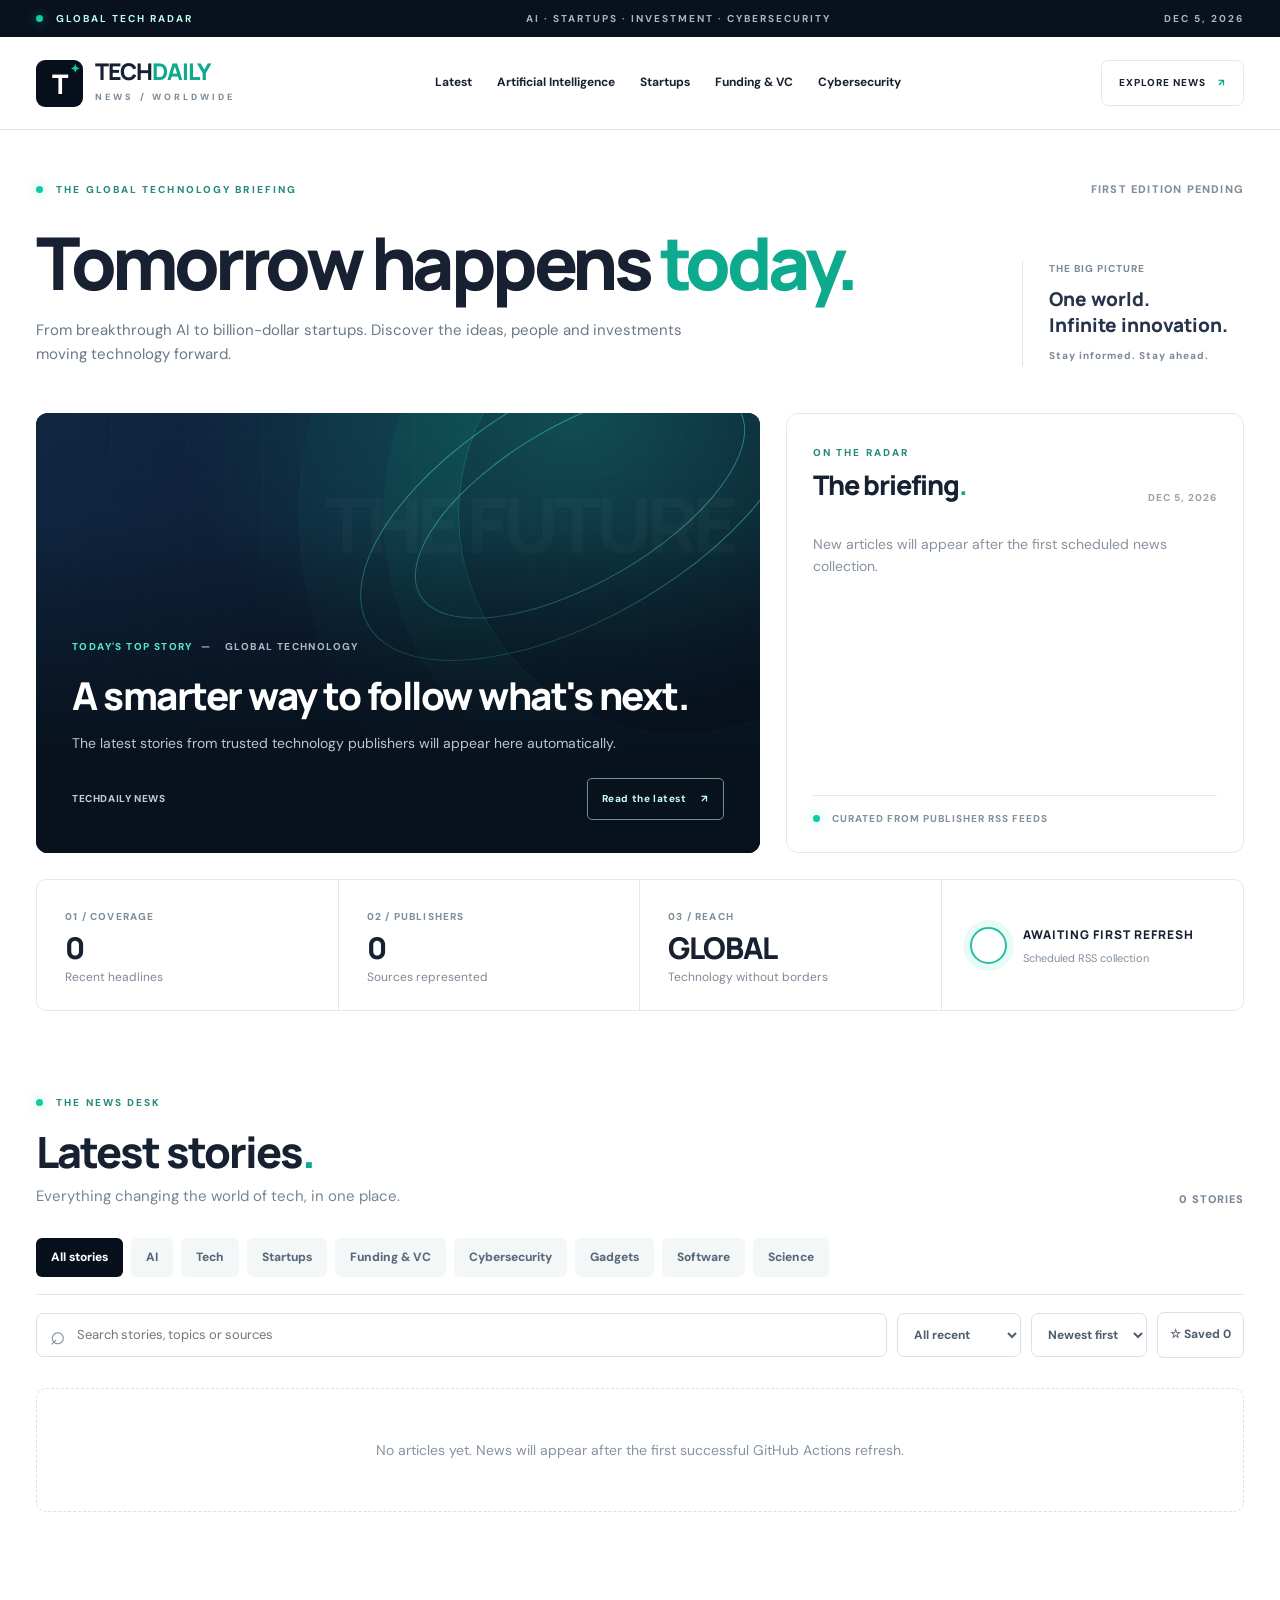
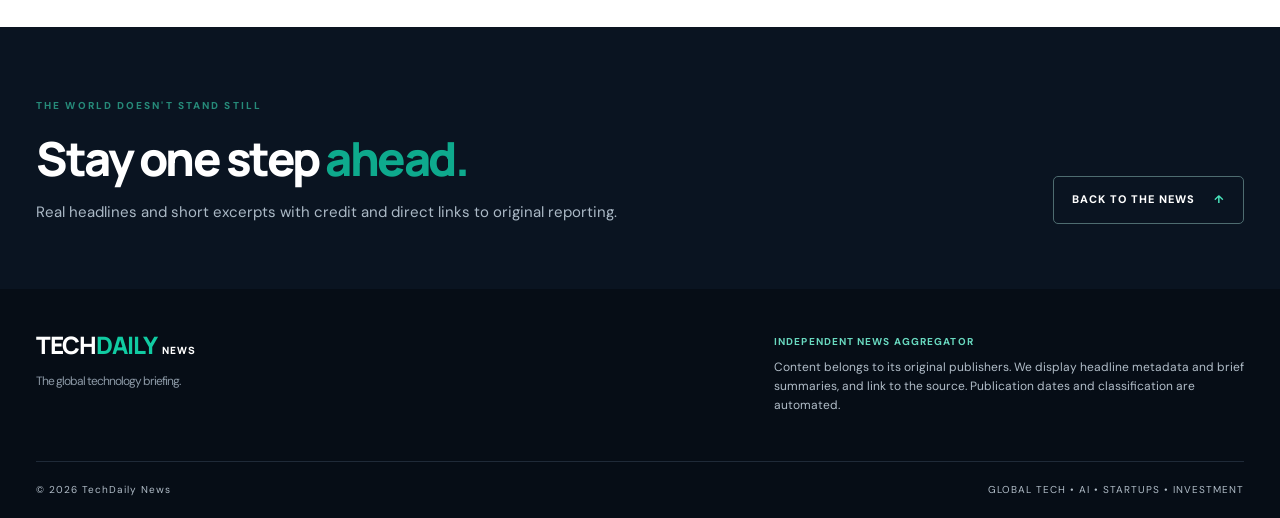
==== index.html @ 47abfe25 "Launch TechDaily News site with automated global RSS updates" ====
<!doctype html>
<html lang="en">
<head>
<meta charset="utf-8"><meta name="viewport" content="width=device-width,initial-scale=1">
<meta name="theme-color" content="#080e19">
<meta name="description" content="TechDaily News covers global technology, artificial intelligence, startups, venture capital, cybersecurity, gadgets and software.">
<meta property="og:type" content="website"><meta property="og:title" content="TechDaily News — Global Technology, Every Day">
<meta property="og:description" content="Stay ahead with the world's latest technology, AI, startup and investment headlines.">
<link rel="canonical" href="https://techdailynews.pages.dev/">
<link rel="icon" type="image/svg+xml" href="/favicon.svg">
<link rel="stylesheet" href="/styles.css">
<script src="/app.js" defer></script>
<title>TechDaily News — Global Tech, AI & Startup News</title>
</head>
<body>
<div class="signal-bar"><div class="wrap signal-inside"><span class="signal-pill"><i></i> GLOBAL TECH RADAR</span><span>AI · STARTUPS · INVESTMENT · CYBERSECURITY</span><span id="top-date">THE DAILY BRIEFING</span></div></div>
<header class="header"><div class="wrap header-inside">
<a class="logo" href="/" aria-label="TechDaily News home"><span class="logo-symbol">T<span>✦</span></span><span class="logo-words"><b>TECH<span>DAILY</span></b><small>NEWS / WORLDWIDE</small></span></a>
<nav class="desktop-nav" aria-label="Site navigation">
<a href="#latest" data-jump="All">Latest</a><a href="#latest" data-jump="AI">Artificial Intelligence</a><a href="#latest" data-jump="Startups">Startups</a><a href="#latest" data-jump="Funding">Funding & VC</a><a href="#latest" data-jump="Cybersecurity">Cybersecurity</a>
</nav>
<a class="nav-edition" href="#latest">EXPLORE NEWS <span>↗</span></a>
</div></header>
<main>
<section class="intro wrap"><div class="intro-top"><span class="eyebrow"><i></i> THE GLOBAL TECHNOLOGY BRIEFING</span><span class="edition" id="edition">LATEST EDITION</span></div>
<div class="intro-row"><div><h1>Tomorrow happens <em>today.</em></h1><p>From breakthrough AI to billion-dollar startups. Discover the ideas, people and investments moving technology forward.</p></div><div class="intro-note"><span>THE BIG PICTURE</span><strong>One world.<br>Infinite innovation.</strong><small>Stay informed. Stay ahead.</small></div></div></section>
<section class="feature wrap" aria-label="Top stories">
<article class="lead-story"><div class="visual-mesh" aria-hidden="true"><span class="orbit orbit-a"></span><span class="orbit orbit-b"></span><span class="visual-word">THE FUTURE</span></div><div class="lead-body"><span class="label-green">TODAY'S TOP STORY <span>—</span> <span id="lead-category">GLOBAL TECHNOLOGY</span></span><h2 id="lead-title">A smarter way to follow what's next.</h2><p id="lead-description">The latest stories from trusted technology publishers will appear here automatically.</p><div class="lead-bottom"><span id="lead-source">TECHDAILY NEWS</span><span id="lead-time"></span><a id="lead-link" href="#latest">Read the latest <span>↗</span></a></div></div></article>
<aside class="radar"><div class="section-heading"><div><span class="eyebrow">ON THE RADAR</span><h2>The briefing<span>.</span></h2></div><span id="radar-date">WORLDWIDE</span></div><div id="radar-list" class="radar-list"><p class="muted">Collecting global headlines…</p></div><div class="radar-footer"><span class="green-dot"></span> CURATED FROM PUBLISHER RSS FEEDS</div></aside>
</section>
<section class="stats wrap"><div class="stat"><span>01 / COVERAGE</span><strong id="stat-articles">—</strong><small>Recent headlines</small></div><div class="stat"><span>02 / PUBLISHERS</span><strong id="stat-sources">—</strong><small>Sources represented</small></div><div class="stat"><span>03 / REACH</span><strong>GLOBAL</strong><small>Technology without borders</small></div><div class="stat status"><div class="pulse"></div><div><b id="status-label">GETTING READY</b><small id="status-time">Awaiting first news refresh</small></div></div></section>
<section class="news wrap" id="latest">
<div class="news-heading"><div><span class="eyebrow"><i></i> THE NEWS DESK</span><h2>Latest stories<span>.</span></h2><p>Everything changing the world of tech, in one place.</p></div><div class="result-count" id="result-count">— STORIES</div></div>
<div class="filter-panel"><div class="tabs" id="tabs" role="group" aria-label="Categories"></div><div class="search-row"><label class="search"><span aria-hidden="true">⌕</span><input type="search" id="search" placeholder="Search stories, topics or sources" aria-label="Search tech news"></label><select id="period" aria-label="Date range"><option value="all">All recent</option><option value="24h">Last 24 hours</option><option value="7d">Last 7 days</option></select><select id="sort" aria-label="Sort headlines"><option value="new">Newest first</option><option value="old">Oldest first</option></select><button id="saved-filter" class="saved-filter" aria-pressed="false">☆ Saved <span id="saved-number">0</span></button></div></div>
<div id="news-grid" class="news-grid" aria-live="polite"><p class="loading">Loading the newsroom…</p></div><div class="more-area"><button id="load-more" hidden>LOAD MORE STORIES <span>↗</span></button></div>
</section>
<section class="closing"><div class="wrap closing-inner"><div><span class="eyebrow">THE WORLD DOESN'T STAND STILL</span><h2>Stay one step <em>ahead.</em></h2><p>Real headlines and short excerpts with credit and direct links to original reporting.</p></div><a href="#latest">BACK TO THE NEWS <span>↑</span></a></div></section>
</main>
<footer><div class="wrap footer-main"><div class="footer-brand">TECH<span>DAILY</span><small>NEWS</small><p>The global technology briefing.</p></div><div class="footer-disclaimer"><b>INDEPENDENT NEWS AGGREGATOR</b><p>Content belongs to its original publishers. We display headline metadata and brief summaries, and link to the source. Publication dates and classification are automated.</p></div></div><div class="wrap footer-bottom"><span>© <span id="year">2026</span> TechDaily News</span><span>GLOBAL TECH • AI • STARTUPS • INVESTMENT</span></div></footer>
</body></html>
---- styles.css ----
@import url('https://fonts.googleapis.com/css2?family=DM+Sans:wght@400;500;600;700;800&family=Manrope:wght@400;500;600;700;800&display=swap');
:root{--dark:#080f1c;--dark2:#101c2d;--ink:#172132;--muted:#667586;--soft:#f4f7f8;--line:#e4e8ed;--green:#11cba2;--green2:#0eaa8d;--radius:12px}
*{box-sizing:border-box}html{scroll-behavior:smooth}body{margin:0;background:#fff;color:var(--ink);font:15px/1.6 'DM Sans',Arial,sans-serif}a{color:inherit;text-decoration:none}button,input,select{font:inherit}button{cursor:pointer}button:focus-visible,a:focus-visible,input:focus-visible,select:focus-visible{outline:3px solid #38d8b5;outline-offset:3px}.wrap{width:min(1300px,calc(100% - 72px));margin:auto}
.signal-bar{background:#09111e;color:#aab5c5;font-size:10px;font-weight:700;letter-spacing:2px}.signal-inside{display:flex;justify-content:space-between;align-items:center;min-height:37px;gap:14px}.signal-pill{color:#bffdec}.signal-pill i,.eyebrow i,.green-dot{display:inline-block;height:7px;width:7px;border-radius:50%;background:var(--green);margin-right:9px;box-shadow:0 0 12px #0be0b480}
.header{background:#fff;border-bottom:1px solid var(--line)}.header-inside{height:92px;display:flex;align-items:center;justify-content:space-between;gap:24px}.logo{display:flex;gap:12px;align-items:center;flex-shrink:0}.logo-symbol{background:var(--dark);color:#fff;border-radius:9px;width:47px;height:47px;display:grid;place-items:center;font:800 27px Manrope;position:relative}.logo-symbol span{position:absolute;font-size:12px;color:var(--green);right:3px;top:0}.logo-words b{display:block;font:800 23px/1 Manrope;letter-spacing:-1px}.logo-words b span{color:var(--green2)}.logo-words small{font-size:9px;font-weight:800;letter-spacing:3.1px;color:#7c8b98}.desktop-nav{display:flex;align-items:center;gap:25px}.desktop-nav a{font-weight:700;font-size:12px;white-space:nowrap}.desktop-nav a:hover{color:#079d83}.nav-edition{font-size:10px;letter-spacing:1px;font-weight:800;border:1px solid var(--line);border-radius:7px;padding:14px 17px;white-space:nowrap}.nav-edition span{color:var(--green2);margin-left:9px}
.intro{padding:51px 0 47px}.intro-top{display:flex;align-items:center;justify-content:space-between;gap:15px}.eyebrow{font-size:10px;letter-spacing:2.1px;font-weight:800;color:#268a79}.edition{font-size:11px;font-weight:800;letter-spacing:1.2px;color:#818d98}.intro-row{display:flex;justify-content:space-between;align-items:end;gap:40px}.intro-row h1{font:800 clamp(42px,5.7vw,83px)/1.13 Manrope;letter-spacing:-4.5px;margin:22px 0 15px;max-width:930px}.intro-row h1 em,.closing h2 em{font-style:normal;color:var(--green2)}.intro-row p{font-size:15px;color:#6b7887;margin:0;max-width:650px}.intro-note{border-left:1px solid #dce4e8;padding:0 0 2px 26px;min-width:222px}.intro-note span,.intro-note small{display:block;color:#7e8a97;font-size:10px;letter-spacing:1px;font-weight:800}.intro-note strong{display:block;font:800 19px/1.4 Manrope;margin:9px 0;color:#263349}
.feature{display:grid;grid-template-columns:minmax(0,1.58fr) minmax(340px,1fr);gap:26px}.lead-story{min-height:440px;background:#0c1726;color:#fff;border-radius:12px;overflow:hidden;position:relative;display:flex;align-items:end}.visual-mesh{position:absolute;inset:0;background:radial-gradient(ellipse at 75% 0,#157e7480,transparent 52%),repeating-linear-gradient(90deg,transparent 0,transparent 37px,#ffffff08 38px),repeating-linear-gradient(0deg,transparent 0,transparent 37px,#ffffff08 38px),linear-gradient(135deg,#102742,#080f20)}.visual-mesh:before{content:'';position:absolute;width:440px;height:440px;border-radius:50%;border:1px solid #26cdb045;right:-140px;top:-120px;box-shadow:0 0 0 75px #15cda50d,0 0 0 160px #1bcbab09}.orbit{position:absolute;border:1px solid #53f5d36b;border-radius:50%;transform:rotate(-30deg)}.orbit-a{height:230px;width:490px;right:-65px;top:-25px}.orbit-b{height:160px;width:370px;right:-5px;top:10px}.visual-word{position:absolute;top:73px;right:27px;font:800 clamp(45px,6vw,95px)/1 Manrope;color:#ffffff07;letter-spacing:-5px;white-space:nowrap}.lead-story:after{content:'';position:absolute;inset:25% 0 0;background:linear-gradient(transparent,#07111bea 70%);pointer-events:none}.lead-body{padding:33px 36px;position:relative;z-index:1;width:100%}.label-green{color:#54eac9;font-size:10px;letter-spacing:1.4px;font-weight:800}.label-green span{color:#abb8c5;margin:0 5px}.lead-body h2{font:800 clamp(26px,3vw,43px)/1.18 Manrope;max-width:650px;letter-spacing:-1.5px;margin:16px 0 12px}.lead-body p{color:#bac7d1;font-size:14px;max-width:620px;line-height:1.75;margin:0 0 23px}.lead-bottom{display:flex;align-items:center;gap:17px;color:#bfccd4;font-size:10px;font-weight:800;letter-spacing:.6px}.lead-bottom a{margin-left:auto;border:1px solid #719388;padding:12px 14px;border-radius:5px;color:#c7ffec;white-space:nowrap}.lead-bottom a span{margin-left:12px}
.radar{border:1px solid var(--line);border-radius:12px;padding:25px 26px;display:flex;flex-direction:column;min-height:440px}.section-heading{display:flex;align-items:end;justify-content:space-between;gap:15px;padding-bottom:13px}.section-heading h2{font:800 27px Manrope;letter-spacing:-1px;margin:3px 0}.section-heading h2 span,.news-heading h2 span{color:var(--green2)}.section-heading>span{font-size:10px;letter-spacing:1px;color:#98a3ac;font-weight:800}.radar-list{flex:1}.radar-item{display:block;padding:15px 0;border-top:1px solid #e9edf0}.radar-item small{font-size:10px;letter-spacing:1px;font-weight:800;color:#159d85}.radar-item b{display:block;margin:5px 0;font:800 14px/1.45 Manrope}.radar-item span{font-size:11px;color:#8a97a1}.radar-item:hover b{color:#119b82}.radar-footer{padding-top:15px;border-top:1px solid var(--line);font-size:10px;letter-spacing:1px;font-weight:800;color:#82919c}
.stats{display:grid;grid-template-columns:repeat(4,1fr);border:1px solid var(--line);margin-top:26px;border-radius:10px;overflow:hidden}.stat{padding:23px 28px;border-right:1px solid var(--line);min-width:0}.stat:last-child{border:0}.stat>span{font-size:10px;letter-spacing:1.2px;color:#7f8e99;font-weight:800}.stat>strong{display:block;font:800 30px Manrope;letter-spacing:-1px}.stat>small{display:block;font-size:12px;color:#7e8996}.status{display:flex;align-items:center;gap:16px}.status b{font:800 12px Manrope;letter-spacing:1px}.status small{display:block;font-size:11px;color:#82909e;margin-top:4px}.pulse{width:37px;height:37px;border:2px solid #25bfa1;border-radius:50%;box-shadow:0 0 0 7px #1cd8ab19;flex-shrink:0}
.news{padding-top:78px;padding-bottom:85px}.news-heading{display:flex;align-items:end;justify-content:space-between}.news-heading h2{font:800 43px Manrope;letter-spacing:-2px;margin:9px 0 3px}.news-heading p{margin:0;color:#778595}.result-count{font-size:11px;letter-spacing:1px;font-weight:800;color:#778595}.filter-panel{margin:30px 0}.tabs{display:flex;flex-wrap:wrap;gap:8px;padding-bottom:17px;border-bottom:1px solid var(--line)}.tabs button{background:#f4f7f8;border:1px solid transparent;border-radius:6px;color:#576879;padding:9px 14px;font-size:12px;font-weight:800}.tabs button.active{background:var(--dark);color:#fff}.search-row{display:flex;align-items:center;gap:10px;margin-top:17px}.search{border:1px solid #dae2e8;display:flex;align-items:center;padding:0 13px;border-radius:7px;flex:1;min-width:170px}.search span{font-size:26px;line-height:1;color:#7b8a98}.search input{min-width:0;border:0;background:transparent;padding:11px;outline:0;flex:1;color:#152435;font-size:13px}.search-row select,.saved-filter{border:1px solid #dae2e8;background:#fff;border-radius:7px;padding:12px;font-size:12px;color:#4f5d6e;font-weight:700}.saved-filter.active{background:#e7fbf5;color:#008c74;border-color:#8fe4cf}
.news-grid{display:grid;grid-template-columns:repeat(3,minmax(0,1fr));gap:21px}.story{border:1px solid #e3e9ed;border-radius:10px;overflow:hidden;display:flex;flex-direction:column;min-width:0;background:#fff;transition:transform .2s,border .2s}.story:hover{transform:translateY(-3px);border-color:#a9dacf}.story-art{height:160px;position:relative;background:radial-gradient(circle at 85% 16%,#12d7ac70,transparent 37%),repeating-linear-gradient(90deg,#ffffff09 0 1px,transparent 1px 30px),linear-gradient(125deg,#0a1628,#1b3547);overflow:hidden}.story-art:after{content:'';position:absolute;width:155px;height:155px;right:-20px;top:-31px;border:1px solid #74ffe85e;border-radius:50%;box-shadow:0 0 0 35px #43f7ca0d,0 0 0 78px #43f7ca08}.story-art.has-image{background:#172336}.story-art img{width:100%;height:100%;object-fit:cover;display:block}.story-art .art-title{position:absolute;bottom:15px;left:18px;font:800 23px Manrope;letter-spacing:-1px;color:#ffffff9c;z-index:1}.story-art.has-image .art-title{display:none}.story-art .art-category{position:absolute;z-index:2;top:14px;left:15px;padding:5px 9px;border-radius:4px;font-size:10px;letter-spacing:.8px;font-weight:800;background:#e0fff3;color:#007761}.story-body{padding:20px;display:flex;flex-direction:column;flex:1}.story-meta{color:#778696;font-size:11px;font-weight:700}.story-title{font:800 18px/1.4 Manrope;letter-spacing:-.45px;margin:9px 0 10px}.story-title a:hover{color:#0ca384}.story-description{color:#738092;font-size:13px;line-height:1.68;margin:0 0 23px;flex:1}.story-bottom{display:flex;justify-content:space-between;align-items:center;gap:12px;border-top:1px solid #e9edef;padding-top:13px;font-size:11px;font-weight:800;color:#1c927e}.story-bottom a{white-space:nowrap}.story-bottom button{border:0;background:#f1f5f5;color:#87949e;border-radius:5px;font-size:18px;height:29px;min-width:33px}.story-bottom button.active{color:#039979;background:#e0faf4}.muted,.loading,.empty{color:#8793a0;font-size:14px}.empty{grid-column:1/-1;text-align:center;padding:50px 10px;border:1px dashed #d8e2e7;border-radius:10px}.more-area{text-align:center;margin-top:30px}.more-area button{border:1px solid #cfddd8;background:#fff;border-radius:5px;color:#0f806e;font-size:12px;letter-spacing:1px;font-weight:800;padding:14px 22px}.more-area button span{margin-left:11px}
.closing{background:#0a1421;color:#fff}.closing-inner{padding:65px 0;display:flex;align-items:end;justify-content:space-between;gap:24px}.closing h2{font:800 47px Manrope;letter-spacing:-2.5px;margin:10px 0}.closing p{color:#abb9c6;margin:0}.closing a{border:1px solid #4e6c70;padding:14px 18px;border-radius:5px;font-size:11px;letter-spacing:1px;font-weight:800;white-space:nowrap}.closing a span{margin-left:15px;color:#49e6bd}
footer{background:#060d16;color:#b1bdc8}.footer-main{display:flex;justify-content:space-between;gap:40px;padding:39px 0;border-bottom:1px solid #1f2a38}.footer-brand{font:800 24px Manrope;letter-spacing:-1px;color:#fff}.footer-brand span{color:var(--green)}.footer-brand small{font-size:10px;letter-spacing:1px;margin-left:5px}.footer-brand p{font:400 12px 'DM Sans';color:#8c99a6}.footer-disclaimer{max-width:470px}.footer-disclaimer b{font-size:10px;letter-spacing:1.1px;color:#69d9c0}.footer-disclaimer p{font-size:12px;margin:6px 0}.footer-bottom{display:flex;justify-content:space-between;gap:20px;padding:20px 0;font-size:10px;letter-spacing:1px}
@media(max-width:1100px){.desktop-nav{gap:12px}.desktop-nav a{font-size:11px}.feature{grid-template-columns:1.2fr 1fr}.intro-note{display:none}.news-grid{grid-template-columns:repeat(2,minmax(0,1fr))}}
@media(max-width:800px){.wrap{width:min(100% - 36px,700px)}.desktop-nav,.nav-edition{display:none}.header-inside{height:76px}.signal-inside span:nth-child(2){display:none}.intro{padding:35px 0}.intro-row h1{letter-spacing:-2.6px}.feature{grid-template-columns:1fr}.lead-story{min-height:390px}.radar{min-height:unset}.stats{grid-template-columns:1fr 1fr}.stat:nth-child(2){border-right:0}.stat:nth-child(1),.stat:nth-child(2){border-bottom:1px solid var(--line)}.news{padding-top:55px}.search-row{flex-wrap:wrap}.search{flex-basis:100%}.search-row select,.saved-filter{flex:1}.news-heading h2{font-size:35px}}
@media(max-width:570px){.wrap{width:calc(100% - 30px)}.signal-bar{font-size:9px;letter-spacing:.7px}.signal-inside{min-height:32px}.signal-inside span:last-child{display:none}.logo-symbol{width:40px;height:40px}.logo-words b{font-size:20px}.intro-row h1{font-size:45px;letter-spacing:-2.9px;margin-top:15px}.intro-row p{font-size:13px}.edition{font-size:9px}.lead-story{min-height:405px}.lead-body{padding:24px}.lead-body h2{font-size:27px}.lead-bottom{flex-wrap:wrap;gap:9px}.lead-bottom a{margin-left:0}.radar{padding:21px}.stat{padding:18px}.stat>strong{font-size:25px}.news-grid{grid-template-columns:1fr}.news-heading h2{font-size:32px}.news-heading p{font-size:12px}.result-count{font-size:9px}.tabs{overflow-x:auto;flex-wrap:nowrap;padding-bottom:15px}.tabs button{white-space:nowrap;padding:8px 11px;font-size:11px}.search-row select,.saved-filter{font-size:11px;padding:10px 7px}.closing-inner{display:block;padding:48px 0}.closing h2{font-size:35px}.closing a{display:inline-block;margin-top:25px}.footer-main{display:block}.footer-disclaimer{margin-top:25px}.footer-bottom{font-size:9px;flex-wrap:wrap}}
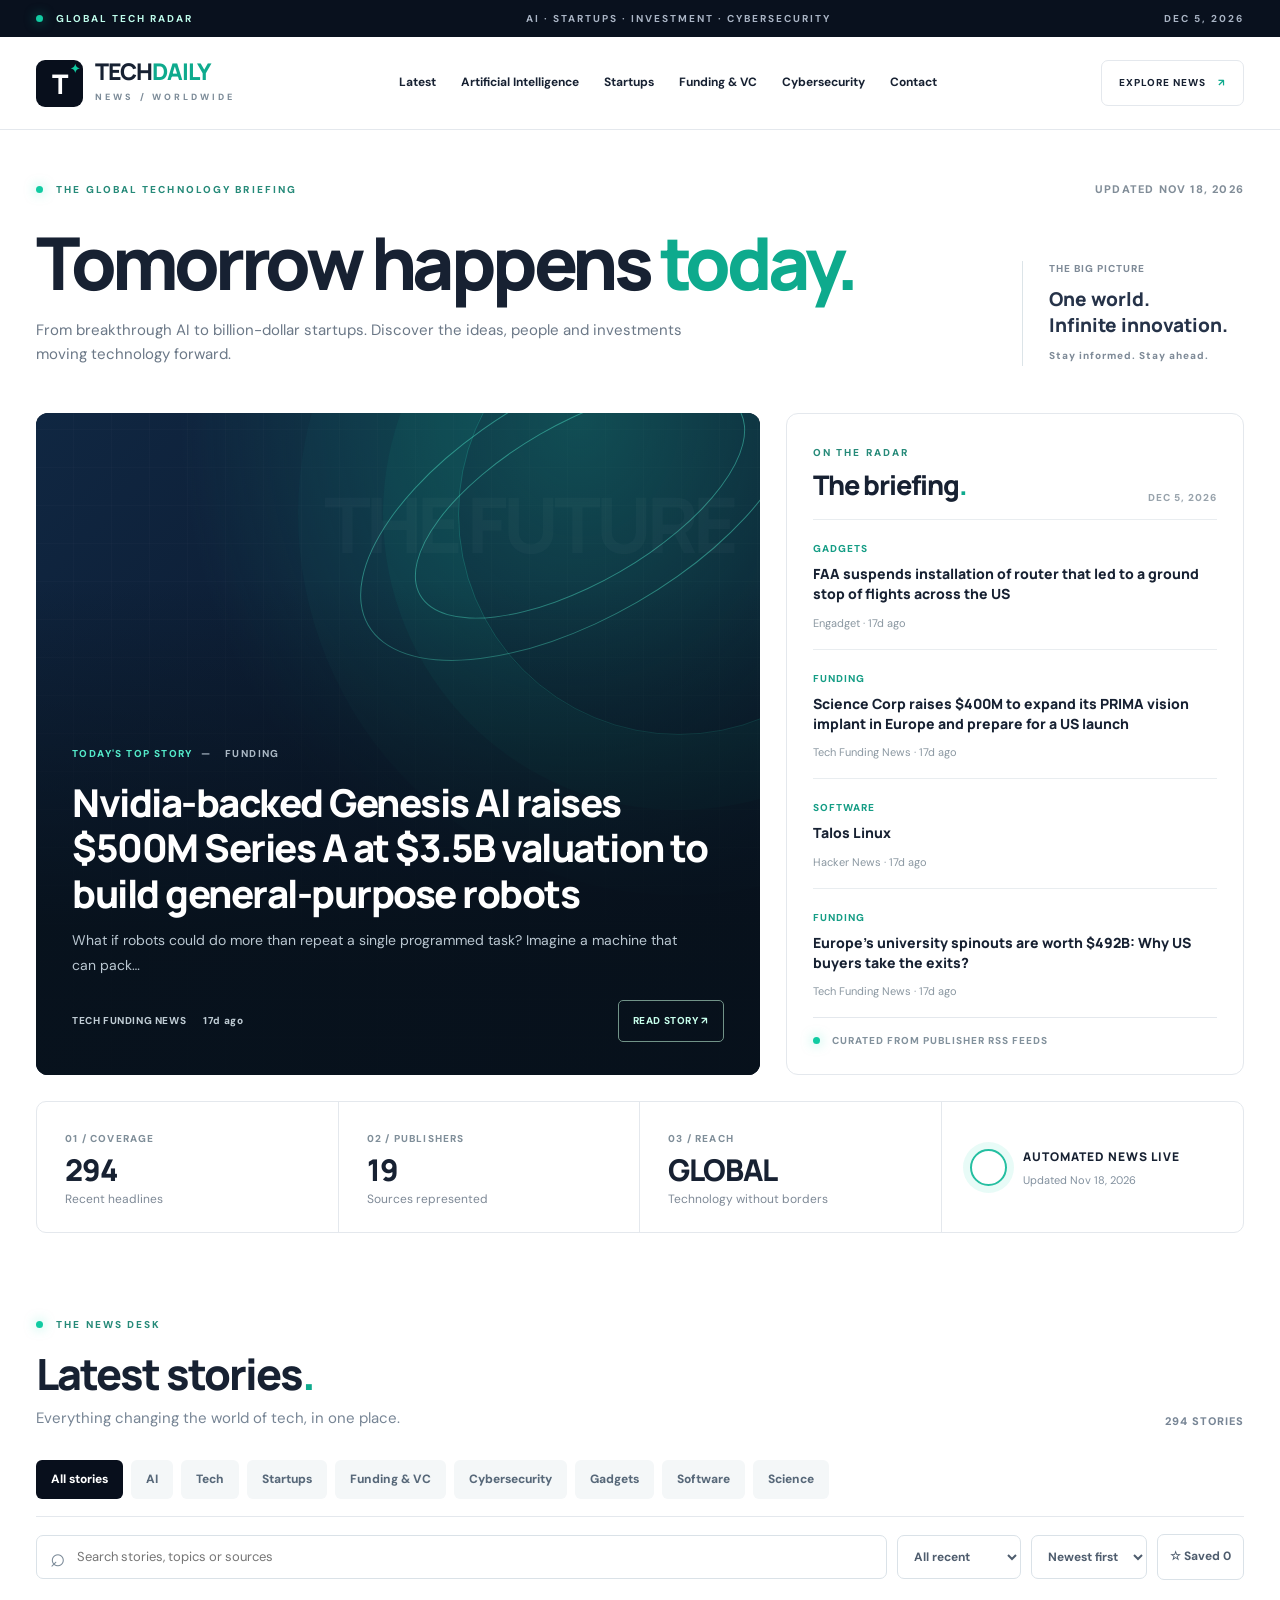
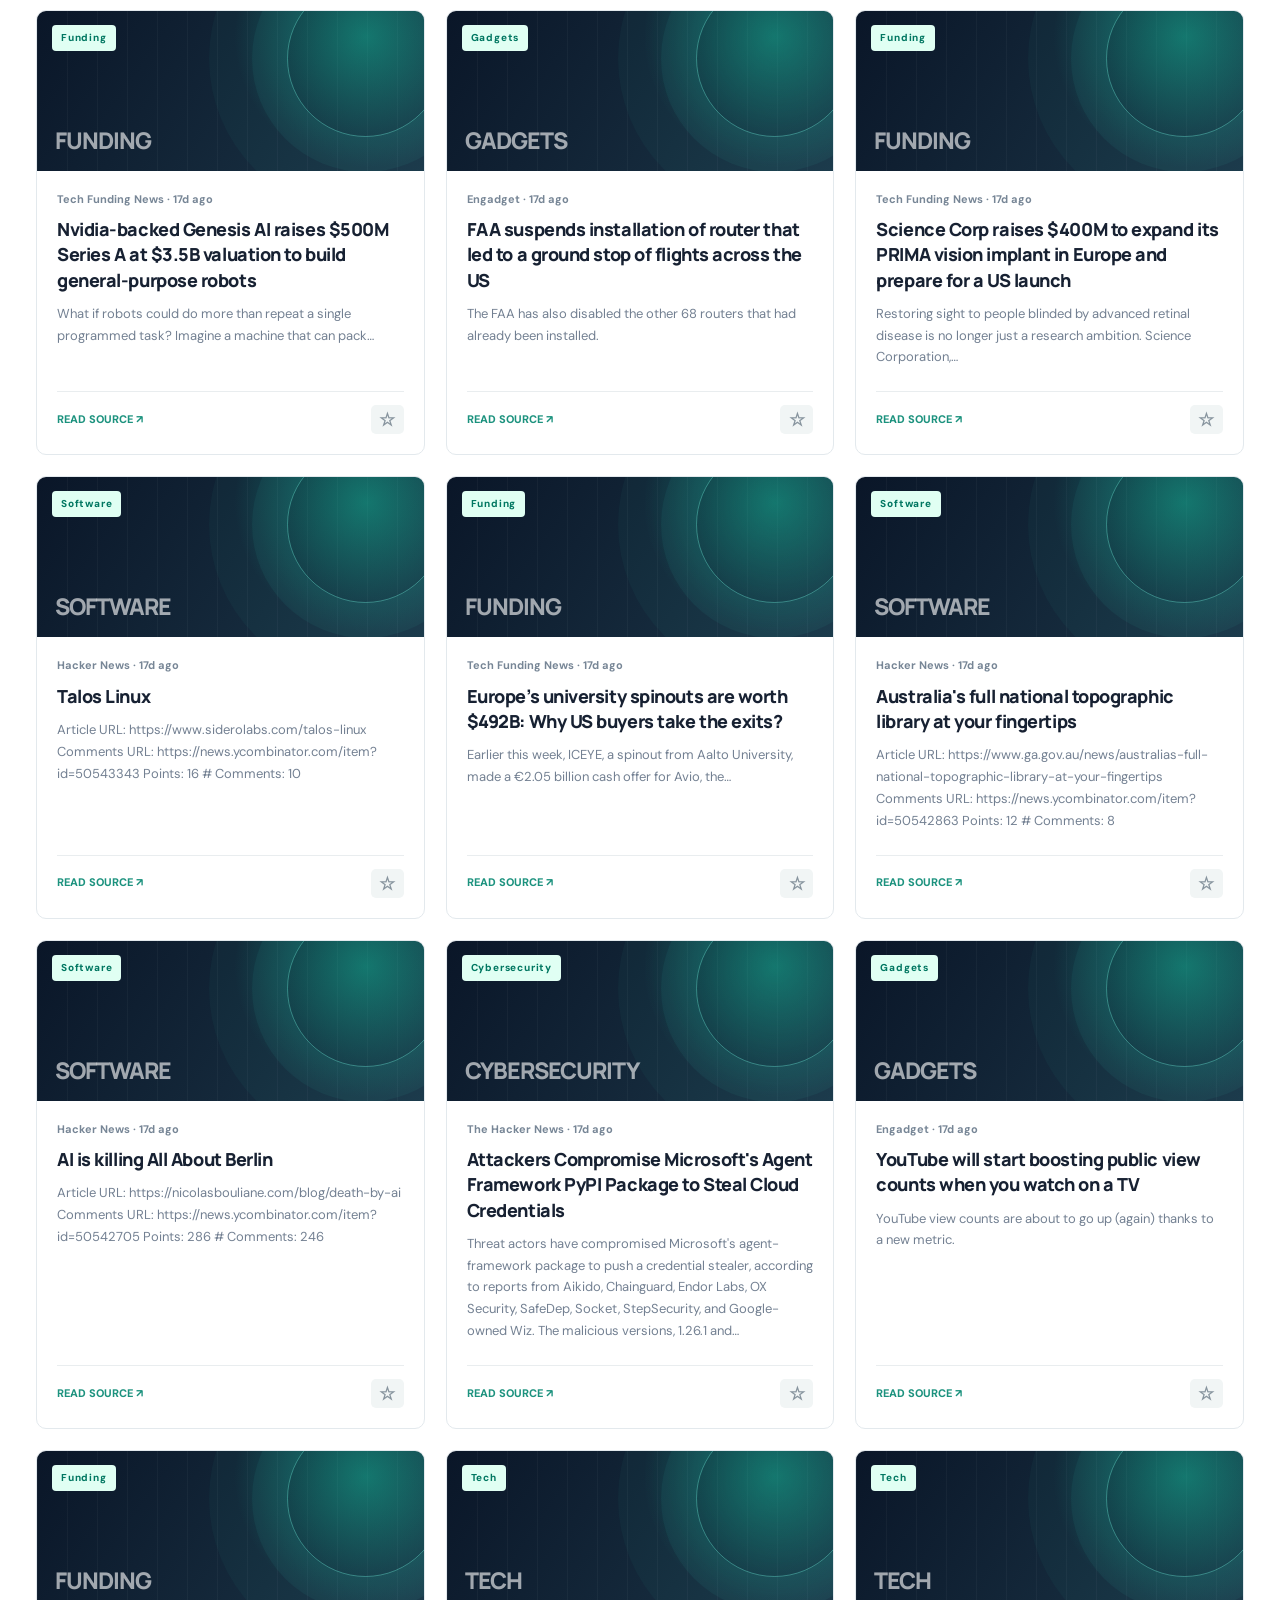
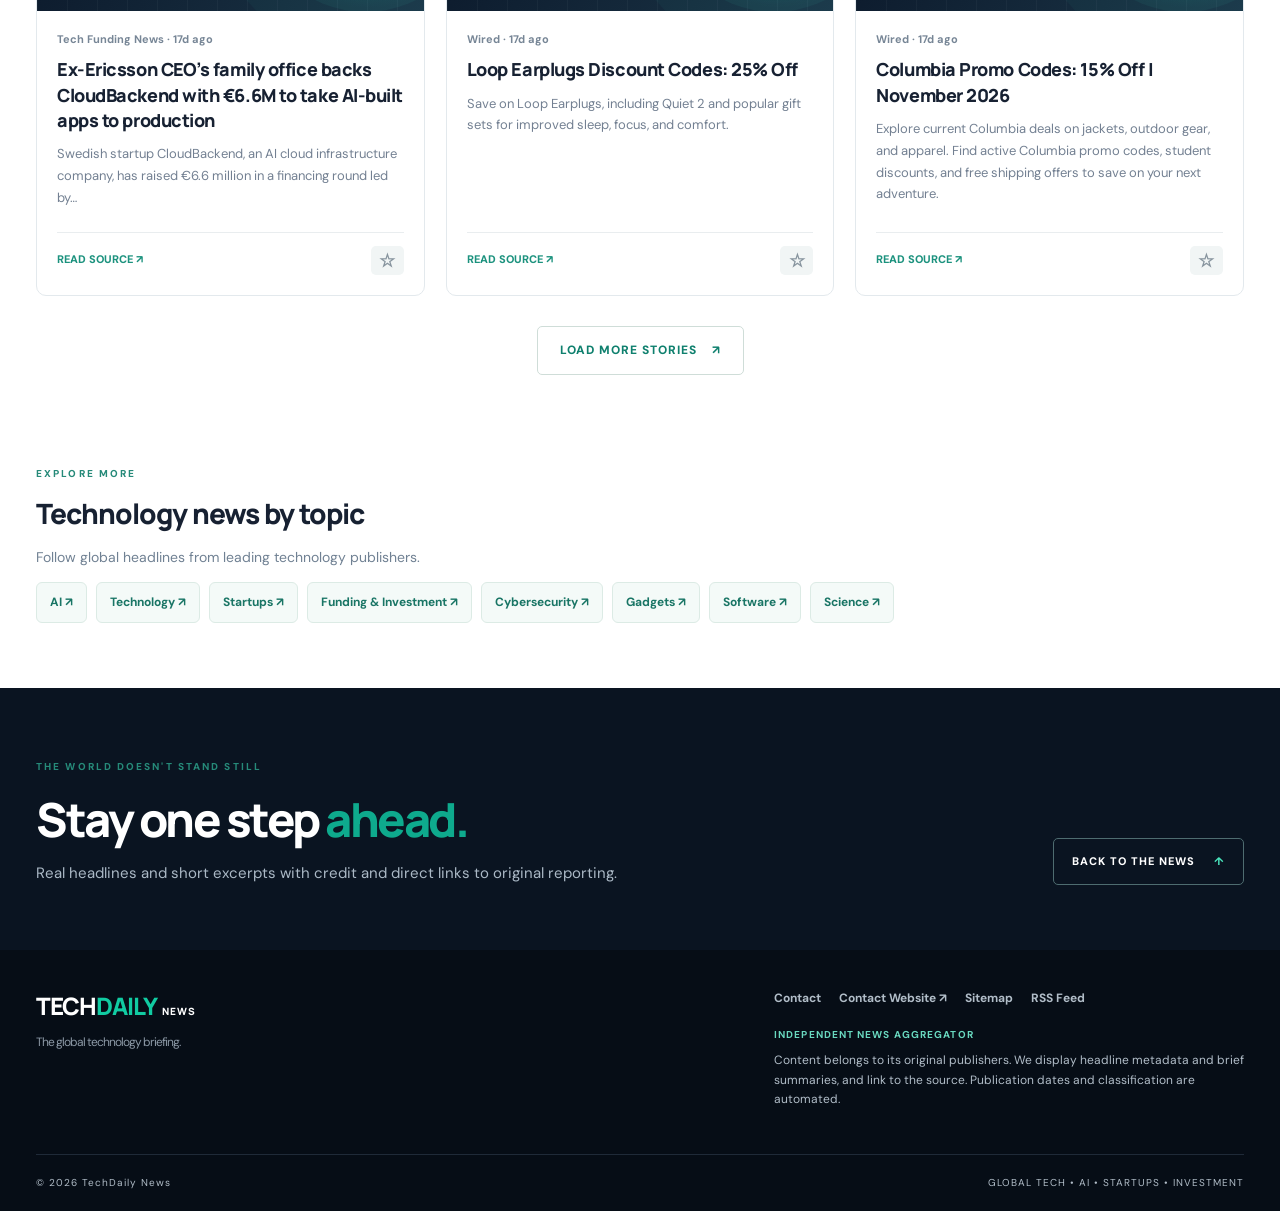
==== commit 2c90e262: "Improve TechDaily SEO, verify Search Console, add contact and crawlable topic pages" ====
--- a/index.html
+++ b/index.html
@@ -3,11 +3,23 @@
 <head>
 <meta charset="utf-8"><meta name="viewport" content="width=device-width,initial-scale=1">
 <meta name="theme-color" content="#080e19">
+<meta name="google-site-verification" content="1qQMCUHekjvhhgPfjwAEE-Zfl5rO4Td-0qGCgL5AGAs">
+<meta name="robots" content="index, follow, max-image-preview:large">
+<meta name="author" content="TechDaily News">
 <meta name="description" content="TechDaily News covers global technology, artificial intelligence, startups, venture capital, cybersecurity, gadgets and software.">
-<meta property="og:type" content="website"><meta property="og:title" content="TechDaily News — Global Technology, Every Day">
+<meta property="og:type" content="website">
+<meta property="og:site_name" content="TechDaily News">
+<meta property="og:url" content="https://techdailynews.pages.dev/">
+<meta property="og:locale" content="en_US"><meta property="og:title" content="TechDaily News — Global Technology, Every Day">
 <meta property="og:description" content="Stay ahead with the world's latest technology, AI, startup and investment headlines.">
 <link rel="canonical" href="https://techdailynews.pages.dev/">
 <link rel="icon" type="image/svg+xml" href="/favicon.svg">
+<link rel="alternate" type="application/rss+xml" title="TechDaily News Feed" href="/feed.xml">
+<link rel="sitemap" type="application/xml" href="/sitemap.xml">
+<meta name="twitter:card" content="summary">
+<meta name="twitter:title" content="TechDaily News | AI, Startups & Global Technology News">
+<meta name="twitter:description" content="Discover technology headlines covering AI, startup funding, gadgets, cybersecurity, and software.">
+<script type="application/ld+json">{"@context":"https://schema.org","@type":"WebSite","name":"TechDaily News","alternateName":"TechDaily","url":"https://techdailynews.pages.dev/","inLanguage":"en","description":"Technology news aggregator sharing headlines and links from original publishers."}</script>
 <link rel="stylesheet" href="/styles.css">
 <script src="/app.js" defer></script>
 <title>TechDaily News — Global Tech, AI & Startup News</title>
@@ -17,7 +29,8 @@
 <header class="header"><div class="wrap header-inside">
 <a class="logo" href="/" aria-label="TechDaily News home"><span class="logo-symbol">T<span>✦</span></span><span class="logo-words"><b>TECH<span>DAILY</span></b><small>NEWS / WORLDWIDE</small></span></a>
 <nav class="desktop-nav" aria-label="Site navigation">
-<a href="#latest" data-jump="All">Latest</a><a href="#latest" data-jump="AI">Artificial Intelligence</a><a href="#latest" data-jump="Startups">Startups</a><a href="#latest" data-jump="Funding">Funding & VC</a><a href="#latest" data-jump="Cybersecurity">Cybersecurity</a>
+<a href="#latest" data-jump="All">Latest</a><a href="/category/ai/">Artificial Intelligence</a><a href="/category/startups/">Startups</a><a href="/category/funding/">Funding & VC</a><a href="/category/cybersecurity/">Cybersecurity</a>
+<a href="/contact/">Contact</a>
 </nav>
 <a class="nav-edition" href="#latest">EXPLORE NEWS <span>↗</span></a>
 </div></header>
@@ -34,7 +47,8 @@
 <div class="filter-panel"><div class="tabs" id="tabs" role="group" aria-label="Categories"></div><div class="search-row"><label class="search"><span aria-hidden="true">⌕</span><input type="search" id="search" placeholder="Search stories, topics or sources" aria-label="Search tech news"></label><select id="period" aria-label="Date range"><option value="all">All recent</option><option value="24h">Last 24 hours</option><option value="7d">Last 7 days</option></select><select id="sort" aria-label="Sort headlines"><option value="new">Newest first</option><option value="old">Oldest first</option></select><button id="saved-filter" class="saved-filter" aria-pressed="false">☆ Saved <span id="saved-number">0</span></button></div></div>
 <div id="news-grid" class="news-grid" aria-live="polite"><p class="loading">Loading the newsroom…</p></div><div class="more-area"><button id="load-more" hidden>LOAD MORE STORIES <span>↗</span></button></div>
 </section>
+<section class="wrap seo-discovery" aria-labelledby="seo-topics-heading"><span class="eyebrow">EXPLORE MORE</span><h2 id="seo-topics-heading">Technology news by topic</h2><p>Follow global headlines from leading technology publishers.</p><div class="seo-topic-links"><a href="/category/ai/">AI ↗</a><a href="/category/technology/">Technology ↗</a><a href="/category/startups/">Startups ↗</a><a href="/category/funding/">Funding & Investment ↗</a><a href="/category/cybersecurity/">Cybersecurity ↗</a><a href="/category/gadgets/">Gadgets ↗</a><a href="/category/software/">Software ↗</a><a href="/category/science/">Science ↗</a></div></section>
 <section class="closing"><div class="wrap closing-inner"><div><span class="eyebrow">THE WORLD DOESN'T STAND STILL</span><h2>Stay one step <em>ahead.</em></h2><p>Real headlines and short excerpts with credit and direct links to original reporting.</p></div><a href="#latest">BACK TO THE NEWS <span>↑</span></a></div></section>
 </main>
-<footer><div class="wrap footer-main"><div class="footer-brand">TECH<span>DAILY</span><small>NEWS</small><p>The global technology briefing.</p></div><div class="footer-disclaimer"><b>INDEPENDENT NEWS AGGREGATOR</b><p>Content belongs to its original publishers. We display headline metadata and brief summaries, and link to the source. Publication dates and classification are automated.</p></div></div><div class="wrap footer-bottom"><span>© <span id="year">2026</span> TechDaily News</span><span>GLOBAL TECH • AI • STARTUPS • INVESTMENT</span></div></footer>
+<footer><div class="wrap footer-main"><div class="footer-brand">TECH<span>DAILY</span><small>NEWS</small><p>The global technology briefing.</p></div><div class="footer-disclaimer"><nav class="footer-links" aria-label="Footer links"><a href="/contact/">Contact</a><a href="https://ashraful.pages.dev/" rel="noopener noreferrer" target="_blank">Contact Website ↗</a><a href="/sitemap.xml">Sitemap</a><a href="/feed.xml">RSS Feed</a></nav><b>INDEPENDENT NEWS AGGREGATOR</b><p>Content belongs to its original publishers. We display headline metadata and brief summaries, and link to the source. Publication dates and classification are automated.</p></div></div><div class="wrap footer-bottom"><span>© <span id="year">2026</span> TechDaily News</span><span>GLOBAL TECH • AI • STARTUPS • INVESTMENT</span></div></footer>
 </body></html>
--- a/styles.css
+++ b/styles.css
@@ -13,4 +13,9 @@
 footer{background:#060d16;color:#b1bdc8}.footer-main{display:flex;justify-content:space-between;gap:40px;padding:39px 0;border-bottom:1px solid #1f2a38}.footer-brand{font:800 24px Manrope;letter-spacing:-1px;color:#fff}.footer-brand span{color:var(--green)}.footer-brand small{font-size:10px;letter-spacing:1px;margin-left:5px}.footer-brand p{font:400 12px 'DM Sans';color:#8c99a6}.footer-disclaimer{max-width:470px}.footer-disclaimer b{font-size:10px;letter-spacing:1.1px;color:#69d9c0}.footer-disclaimer p{font-size:12px;margin:6px 0}.footer-bottom{display:flex;justify-content:space-between;gap:20px;padding:20px 0;font-size:10px;letter-spacing:1px}
 @media(max-width:1100px){.desktop-nav{gap:12px}.desktop-nav a{font-size:11px}.feature{grid-template-columns:1.2fr 1fr}.intro-note{display:none}.news-grid{grid-template-columns:repeat(2,minmax(0,1fr))}}
 @media(max-width:800px){.wrap{width:min(100% - 36px,700px)}.desktop-nav,.nav-edition{display:none}.header-inside{height:76px}.signal-inside span:nth-child(2){display:none}.intro{padding:35px 0}.intro-row h1{letter-spacing:-2.6px}.feature{grid-template-columns:1fr}.lead-story{min-height:390px}.radar{min-height:unset}.stats{grid-template-columns:1fr 1fr}.stat:nth-child(2){border-right:0}.stat:nth-child(1),.stat:nth-child(2){border-bottom:1px solid var(--line)}.news{padding-top:55px}.search-row{flex-wrap:wrap}.search{flex-basis:100%}.search-row select,.saved-filter{flex:1}.news-heading h2{font-size:35px}}
-@media(max-width:570px){.wrap{width:calc(100% - 30px)}.signal-bar{font-size:9px;letter-spacing:.7px}.signal-inside{min-height:32px}.signal-inside span:last-child{display:none}.logo-symbol{width:40px;height:40px}.logo-words b{font-size:20px}.intro-row h1{font-size:45px;letter-spacing:-2.9px;margin-top:15px}.intro-row p{font-size:13px}.edition{font-size:9px}.lead-story{min-height:405px}.lead-body{padding:24px}.lead-body h2{font-size:27px}.lead-bottom{flex-wrap:wrap;gap:9px}.lead-bottom a{margin-left:0}.radar{padding:21px}.stat{padding:18px}.stat>strong{font-size:25px}.news-grid{grid-template-columns:1fr}.news-heading h2{font-size:32px}.news-heading p{font-size:12px}.result-count{font-size:9px}.tabs{overflow-x:auto;flex-wrap:nowrap;padding-bottom:15px}.tabs button{white-space:nowrap;padding:8px 11px;font-size:11px}.search-row select,.saved-filter{font-size:11px;padding:10px 7px}.closing-inner{display:block;padding:48px 0}.closing h2{font-size:35px}.closing a{display:inline-block;margin-top:25px}.footer-main{display:block}.footer-disclaimer{margin-top:25px}.footer-bottom{font-size:9px;flex-wrap:wrap}}+@media(max-width:570px){.wrap{width:calc(100% - 30px)}.signal-bar{font-size:9px;letter-spacing:.7px}.signal-inside{min-height:32px}.signal-inside span:last-child{display:none}.logo-symbol{width:40px;height:40px}.logo-words b{font-size:20px}.intro-row h1{font-size:45px;letter-spacing:-2.9px;margin-top:15px}.intro-row p{font-size:13px}.edition{font-size:9px}.lead-story{min-height:405px}.lead-body{padding:24px}.lead-body h2{font-size:27px}.lead-bottom{flex-wrap:wrap;gap:9px}.lead-bottom a{margin-left:0}.radar{padding:21px}.stat{padding:18px}.stat>strong{font-size:25px}.news-grid{grid-template-columns:1fr}.news-heading h2{font-size:32px}.news-heading p{font-size:12px}.result-count{font-size:9px}.tabs{overflow-x:auto;flex-wrap:nowrap;padding-bottom:15px}.tabs button{white-space:nowrap;padding:8px 11px;font-size:11px}.search-row select,.saved-filter{font-size:11px;padding:10px 7px}.closing-inner{display:block;padding:48px 0}.closing h2{font-size:35px}.closing a{display:inline-block;margin-top:25px}.footer-main{display:block}.footer-disclaimer{margin-top:25px}.footer-bottom{font-size:9px;flex-wrap:wrap}}
+.seo-discovery{padding:0 0 65px}.seo-discovery h2{font:800 28px Manrope,sans-serif;letter-spacing:-1px;margin:10px 0 7px}.seo-discovery p{color:#708193;font-size:14px}.seo-topic-links{display:flex;gap:9px;flex-wrap:wrap}.seo-topic-links a{font-weight:700;font-size:12px;background:#f4faf8;border:1px solid #dcebe5;color:#197565;padding:10px 13px;border-radius:6px}.seo-topic-links a:hover{background:#d6fff2}.footer-links{display:flex;gap:18px;flex-wrap:wrap;margin-bottom:13px;font-size:12px;font-weight:700}.footer-links a:hover{color:#46e7be}
+.seo-nav{display:flex;gap:20px;font-size:12px;font-weight:800}.seo-nav a:hover{color:#10aa8d}
+.seo-page{padding:45px 0 80px;min-height:60vh}.seo-page h1{font:800 clamp(34px,5vw,58px)/1.15 Manrope,sans-serif;letter-spacing:-2px;margin:16px 0}.seo-page h1 em{color:#0ba688;font-style:normal}.seo-intro{color:#677789;max-width:780px;font-size:15px;line-height:1.8}.breadcrumb{font-size:12px;color:#789;margin-bottom:30px}.breadcrumb a{color:#168f7a}.contact-hero{background:#102034;color:#fff;border-radius:12px;padding:42px;margin:30px 0}.contact-hero h2{font:800 26px Manrope,sans-serif}.contact-hero p{color:#b3c2d1;max-width:700px}.contact-button{display:inline-block;margin-top:10px;background:#19d4aa;color:#062b2b;font-weight:800;font-size:12px;padding:14px 20px;border-radius:5px}.category-nav{display:flex;gap:8px;flex-wrap:wrap;margin:26px 0}.category-nav a{font-size:12px;font-weight:700;color:#197564;border:1px solid #dce8e5;padding:8px 11px;border-radius:5px}.category-nav a.active{background:#0d1b2b;color:#fff}.seo-headlines{display:grid;grid-template-columns:repeat(2,minmax(0,1fr));gap:18px;margin-top:28px}.seo-headline{border:1px solid #e2e8ed;border-radius:8px;padding:22px}.seo-headline small{font-size:11px;color:#118d74;font-weight:800}.seo-headline h2{font:800 17px/1.45 Manrope,sans-serif;margin:10px 0}.seo-headline h2 a:hover{color:#0b9e84}.seo-headline p{font-size:13px;color:#748394;margin:5px 0 0}.seo-headline time{font-size:11px;color:#8293a1}.seo-note{font-size:12px;color:#708195;margin:20px 0}
+@media(max-width:800px){.seo-headlines{grid-template-columns:1fr}.seo-nav{gap:10px}.seo-nav a:nth-child(2),.seo-nav a:nth-child(3){display:none}}
+@media(max-width:570px){.seo-page{padding:28px 0 50px}.contact-hero{padding:23px}.seo-discovery h2{font-size:22px}}
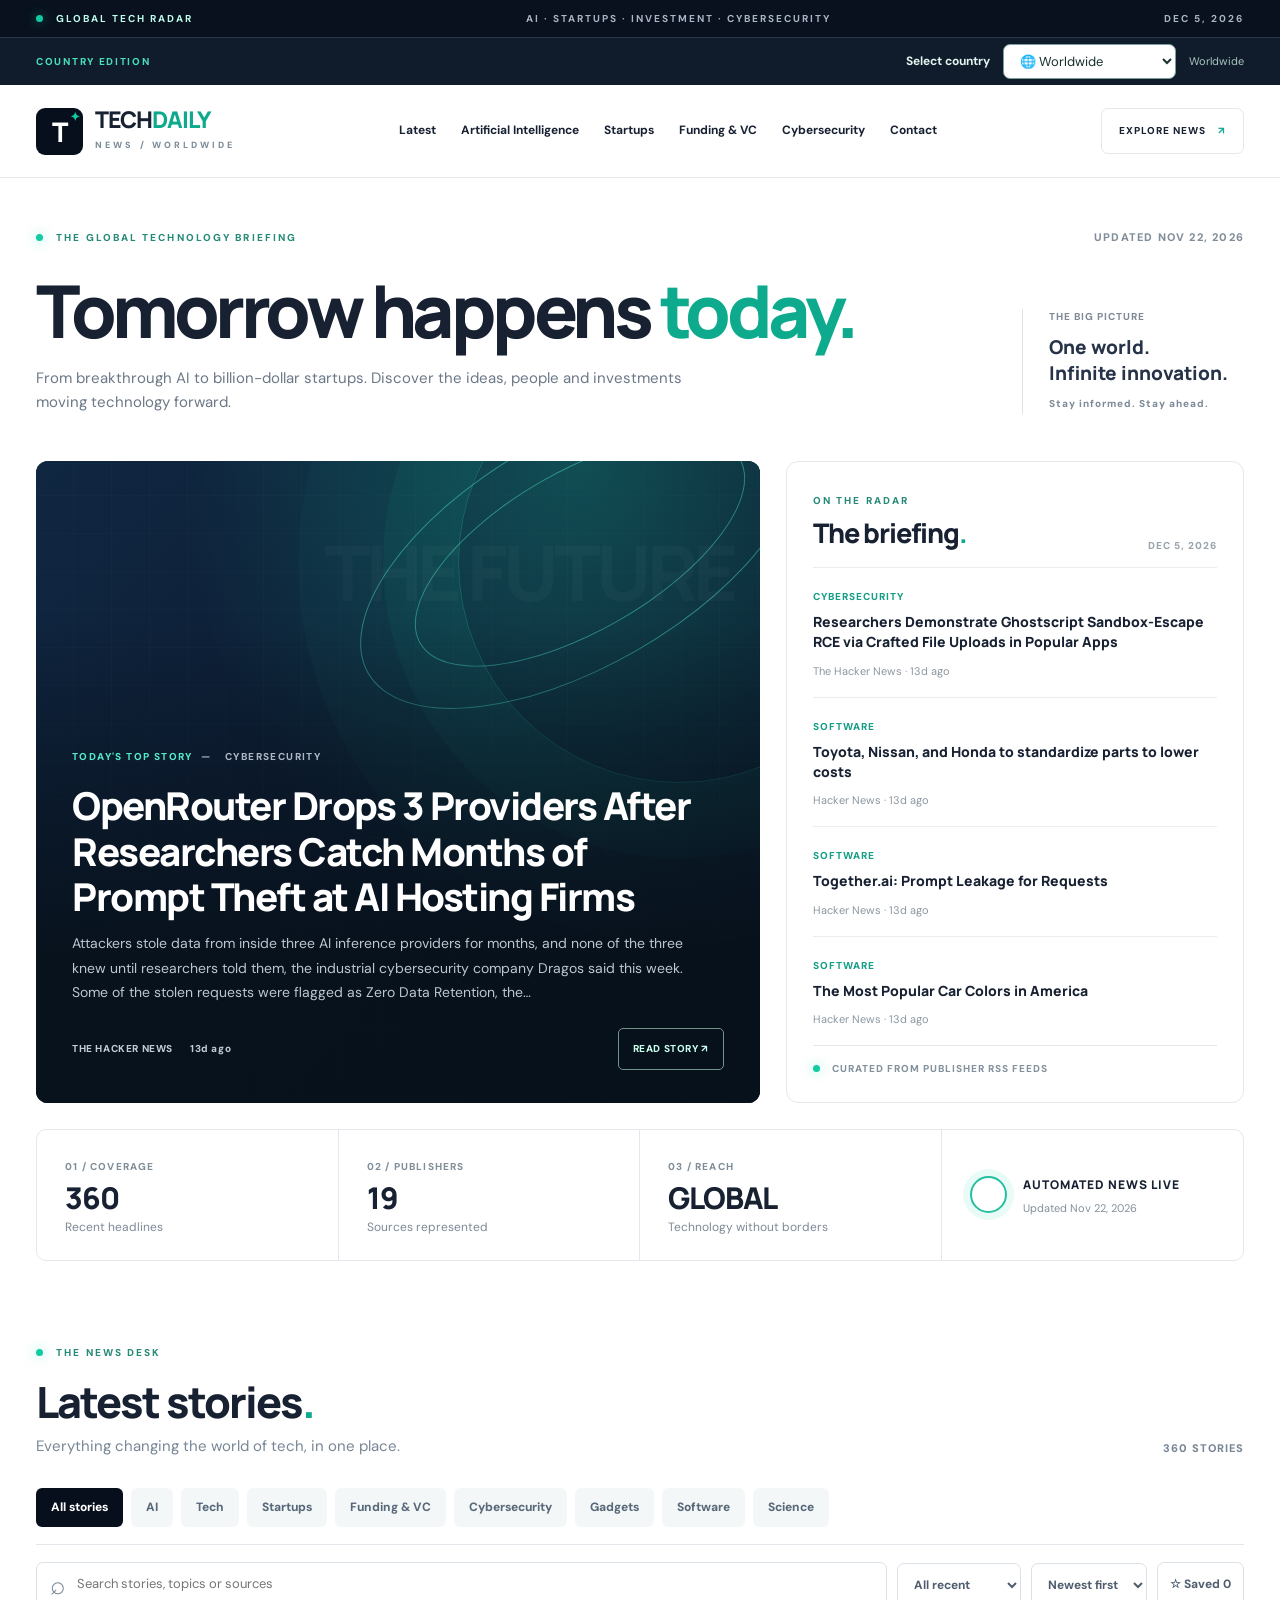
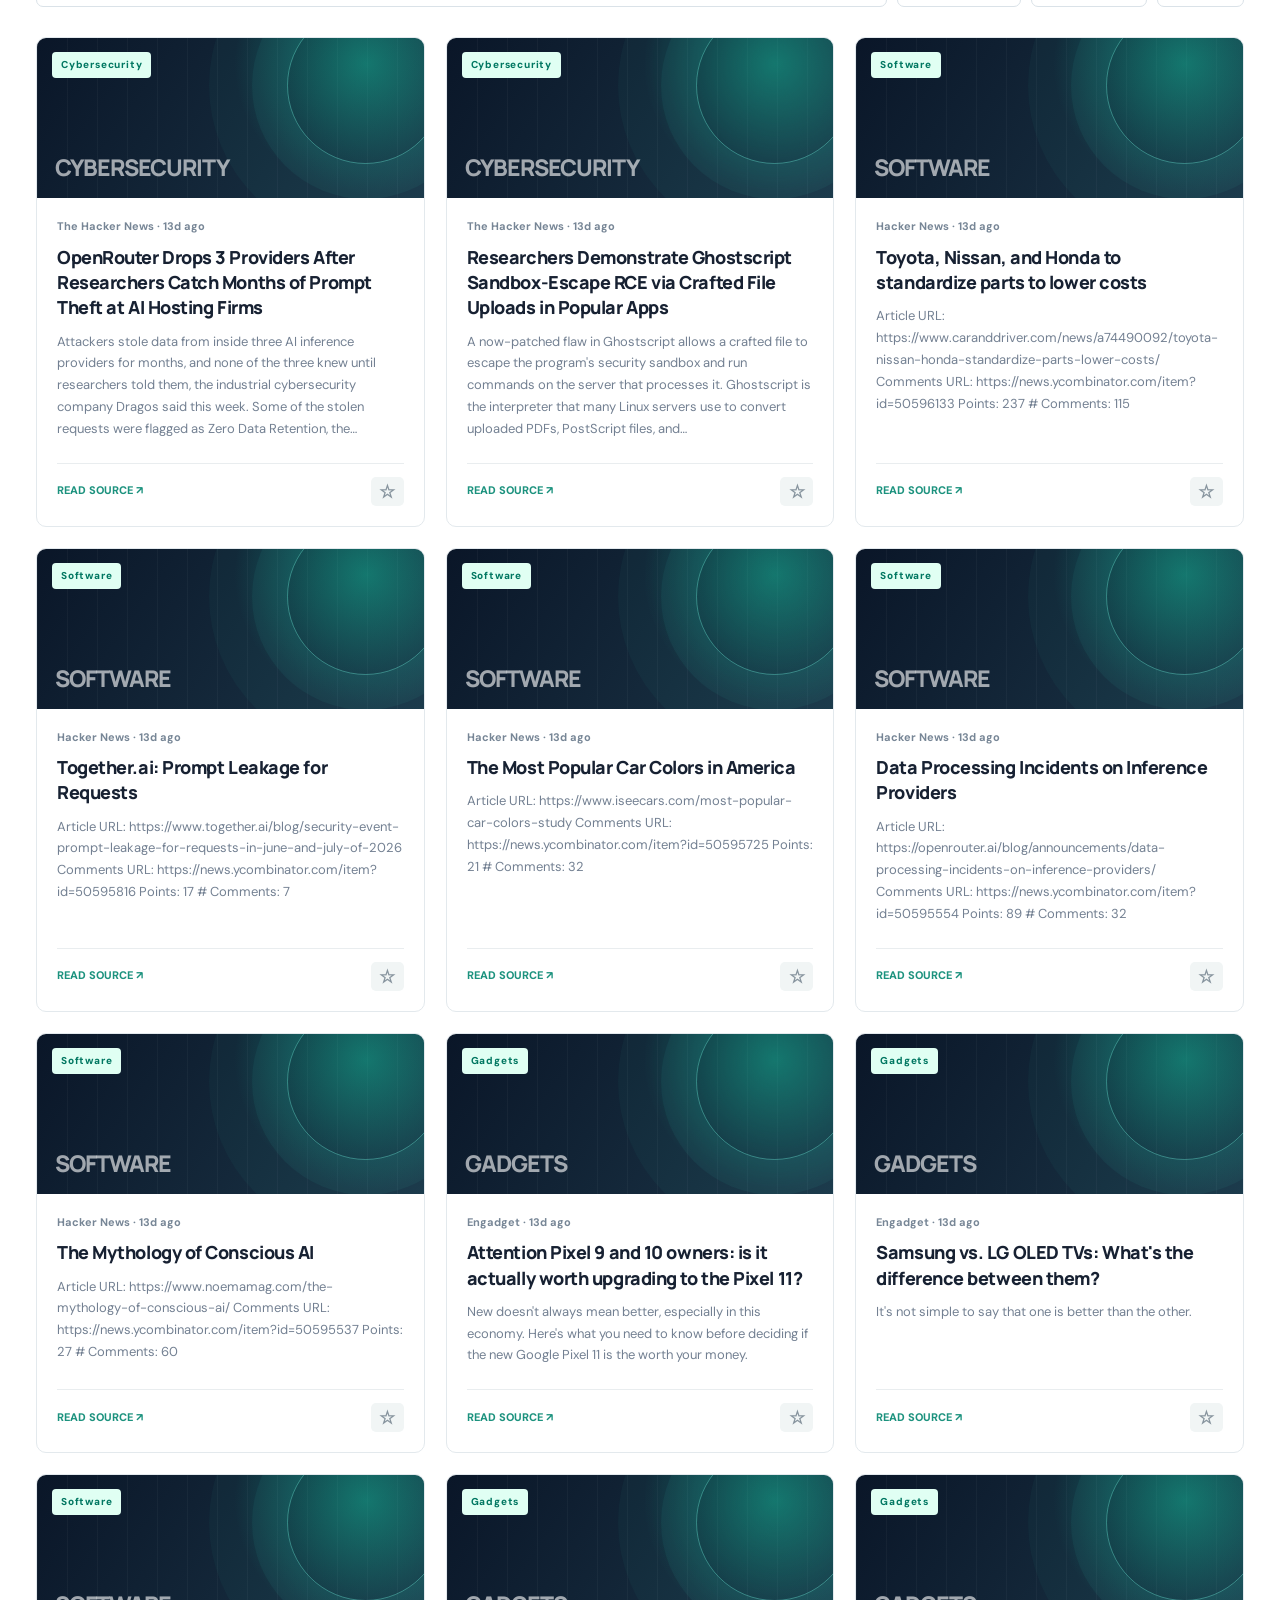
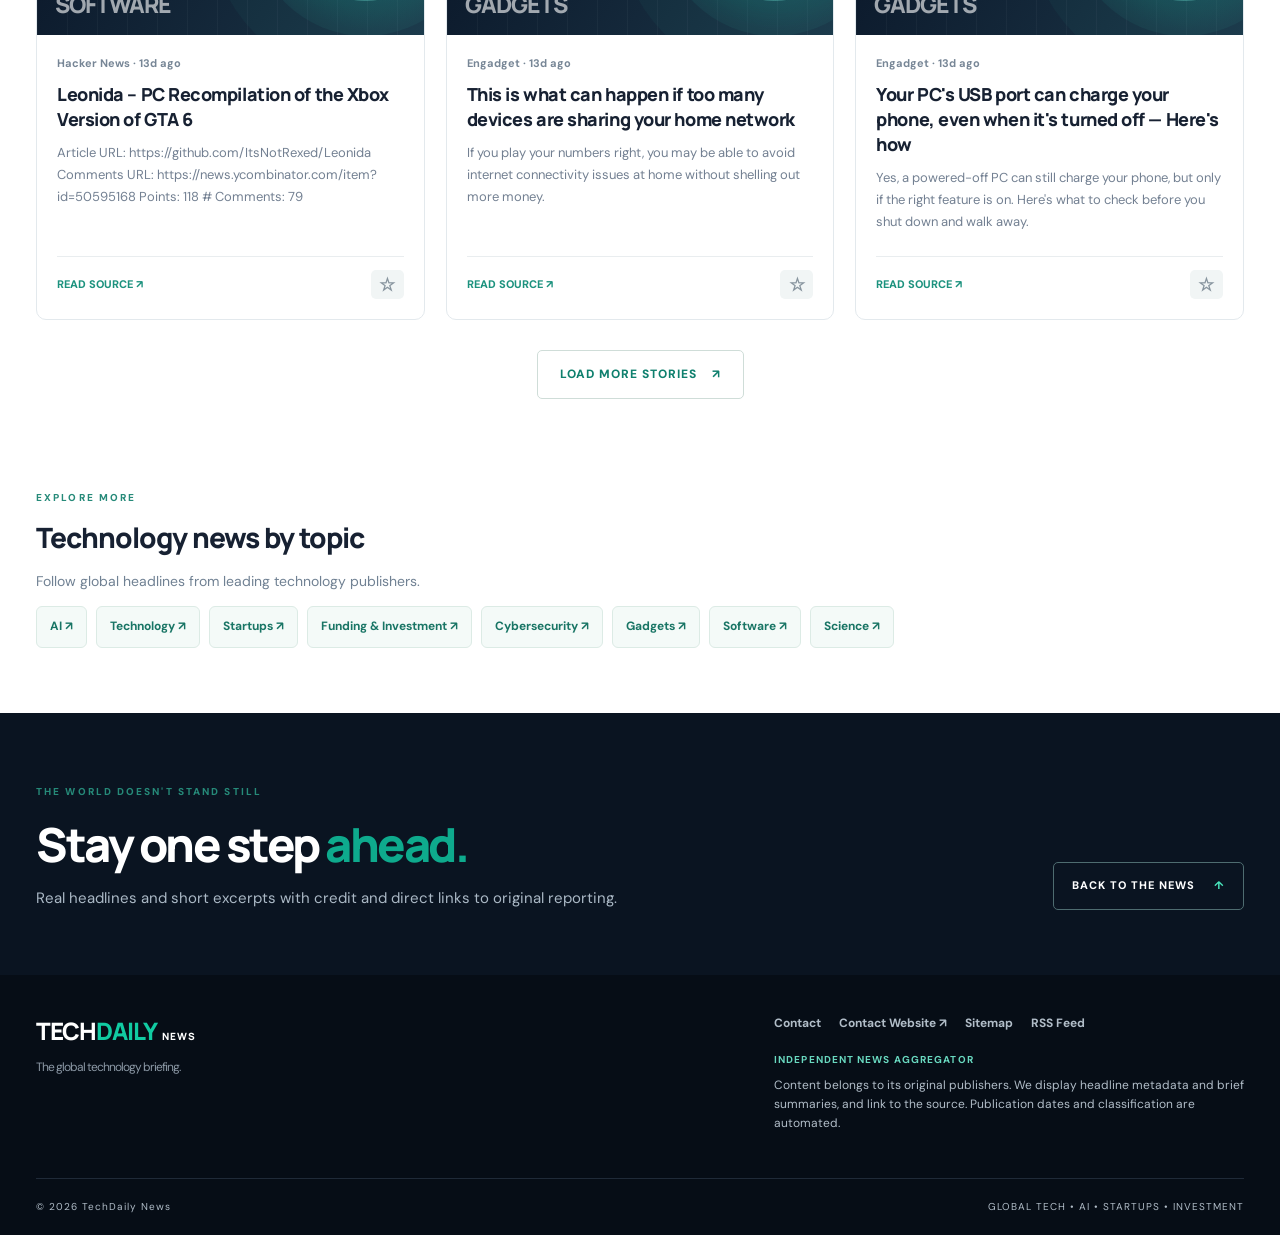
==== commit db6289bc: "Add worldwide and ten-country news editions, Bangladesh RSS feed and regional headline filtering" ====
--- a/index.html
+++ b/index.html
@@ -20,8 +20,8 @@
 <meta name="twitter:title" content="TechDaily News | AI, Startups & Global Technology News">
 <meta name="twitter:description" content="Discover technology headlines covering AI, startup funding, gadgets, cybersecurity, and software.">
 <script type="application/ld+json">{"@context":"https://schema.org","@type":"WebSite","name":"TechDaily News","alternateName":"TechDaily","url":"https://techdailynews.pages.dev/","inLanguage":"en","description":"Technology news aggregator sharing headlines and links from original publishers."}</script>
-<link rel="stylesheet" href="/styles.css">
-<script src="/app.js" defer></script>
+<link rel="stylesheet" href="/styles.css"><link rel="stylesheet" href="/country.css">
+<script src="/app.js" defer></script><script src="/country.js" defer></script>
 <title>TechDaily News — Global Tech, AI & Startup News</title>
 </head>
 <body>
--- a/country.css
+++ b/country.css
@@ -0,0 +1 @@
+.country-edition,.country-context{box-sizing:border-box;font-family:'DM Sans',system-ui,Arial,sans-serif}.country-edition *{box-sizing:border-box}.country-edition{background:#101c2b;color:#ecfffa;position:relative;z-index:20;border-top:1px solid #253947}.country-edition-inner{min-height:47px;display:flex;gap:13px;align-items:center}.country-edition-caption{font-size:10px;letter-spacing:1.7px;color:#47debb;font-weight:800;margin-right:auto}.country-edition label{font-size:12px;color:#e2f4f0;font-weight:700}.country-edition select{font-size:13px;min-height:35px;border:1px solid #7c9e9c;border-radius:7px;background:#fff;color:#19302d;cursor:pointer;padding:5px 12px;max-width:230px}.country-edition small{font-size:11px;color:#a8c5c0}.country-context{background:#e9f8f2;color:#315c52;padding:12px max(36px,calc((100vw - 1228px)/2));font-size:13px;line-height:1.6;border-bottom:1px solid #cee8de}.country-context[hidden],[data-edition-story][hidden],[data-edition-empty][hidden]{display:none!important}.country-empty{border:1px dashed #b3cbc4;background:#f4fffa;border-radius:10px;padding:22px;color:#34584e}.seo-headline[hidden]{display:none!important}@media(max-width:650px){.country-edition-inner{flex-wrap:wrap;gap:7px;padding-top:8px;padding-bottom:8px}.country-edition-caption{width:100%;margin:0}.country-edition select{max-width:100%;flex:1}.country-edition small{display:none}.country-context{padding:11px 20px}}
